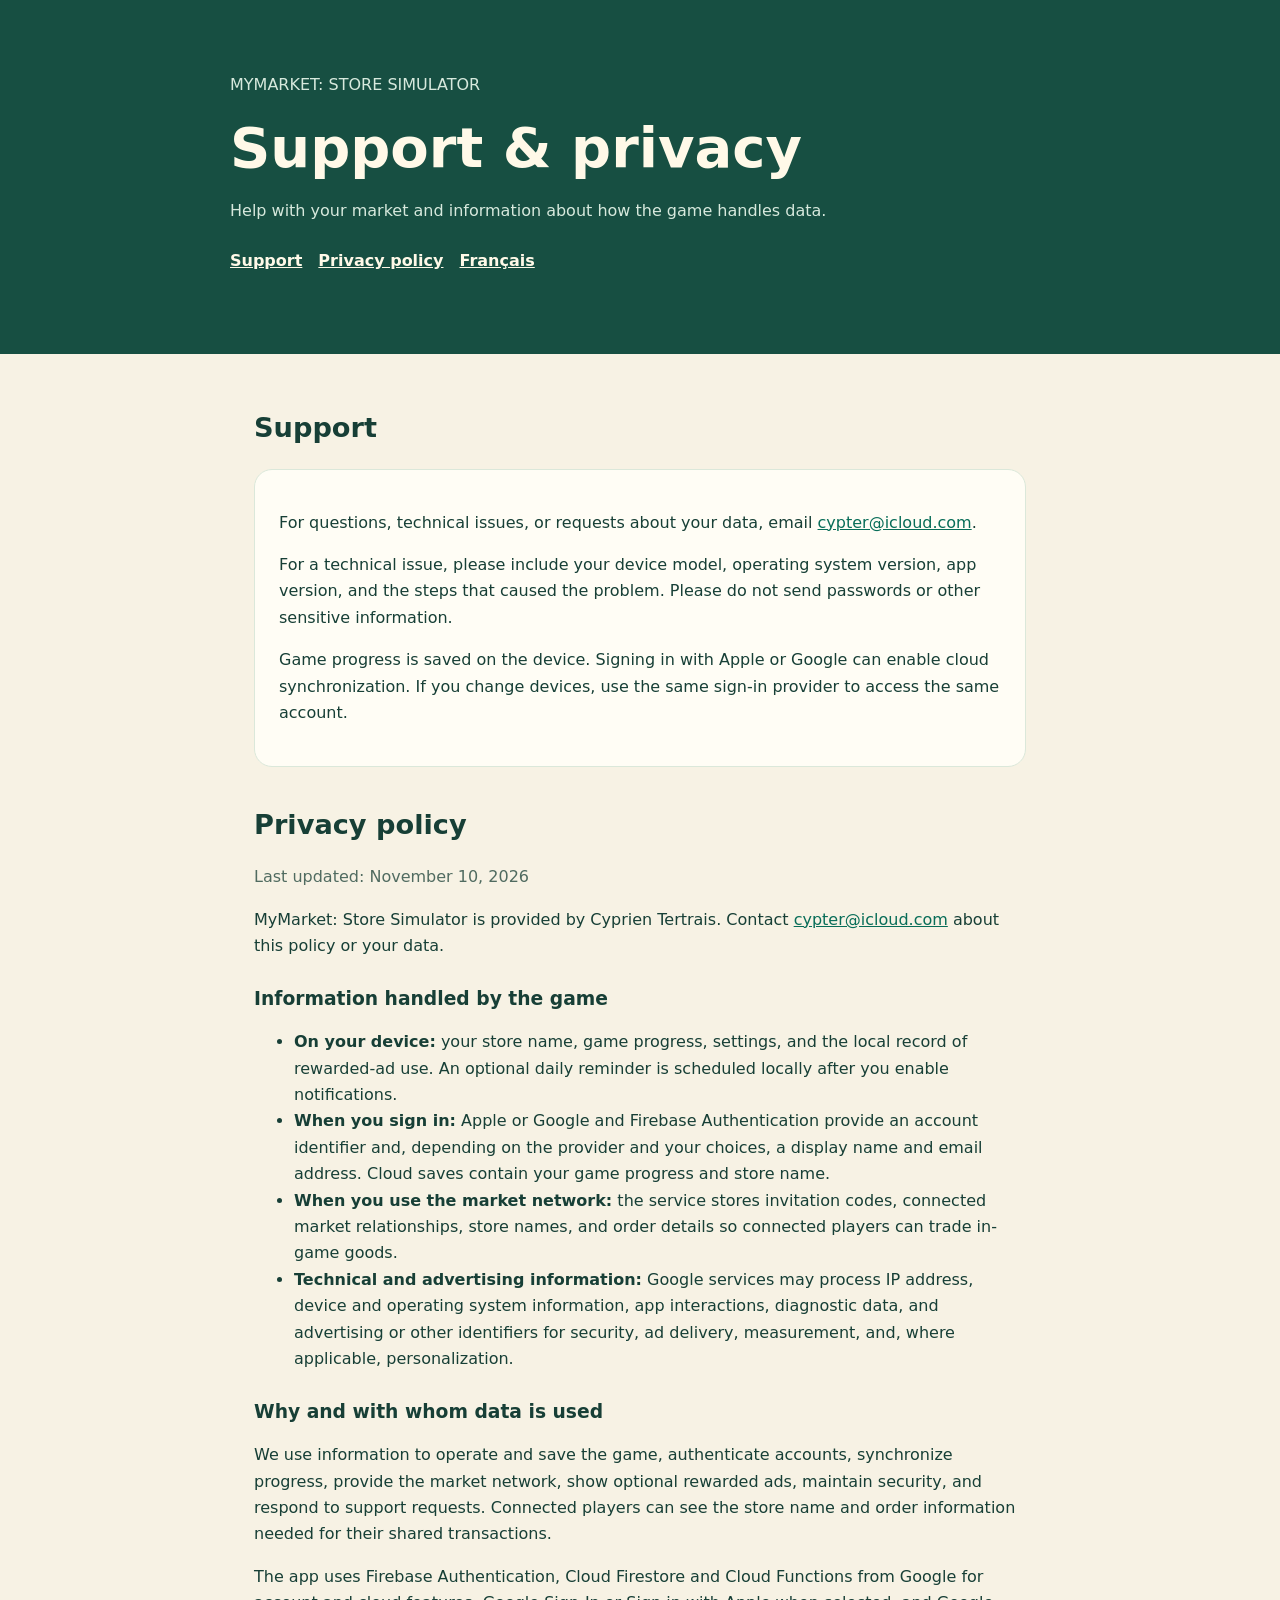
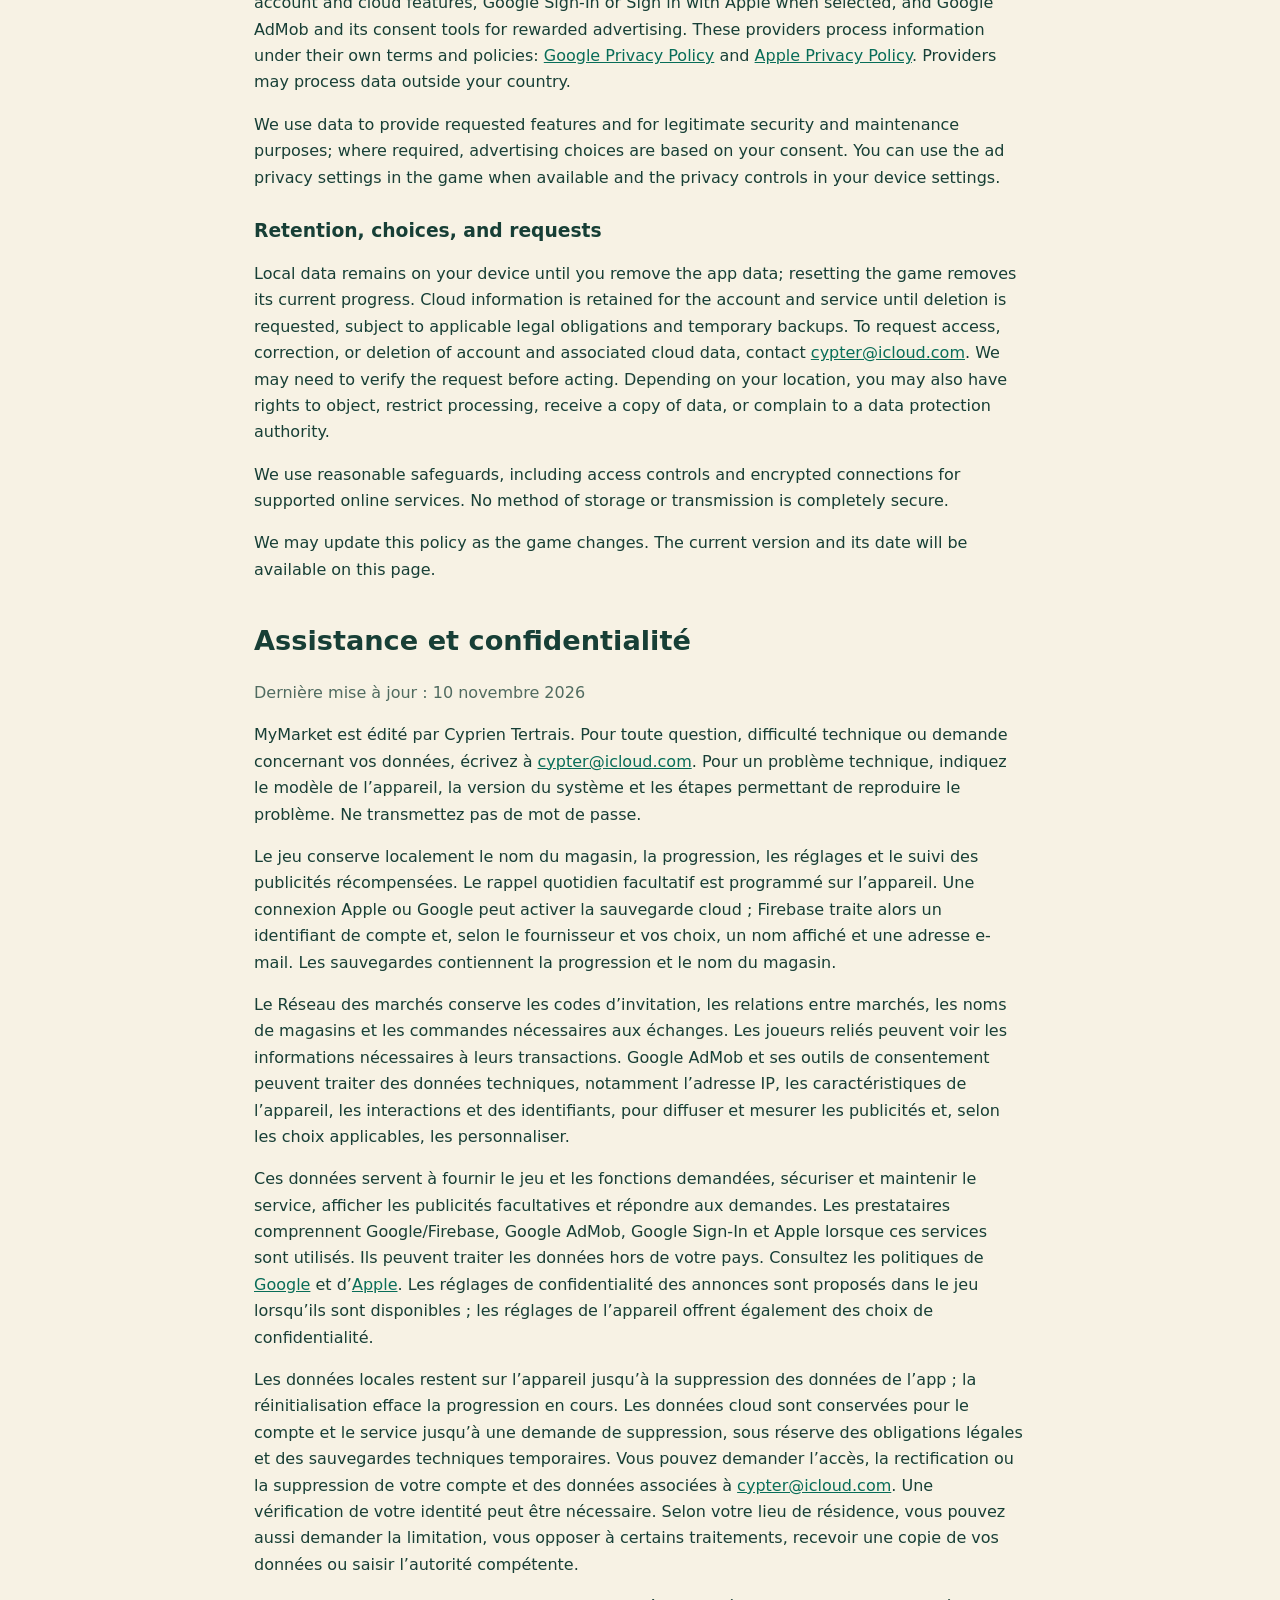
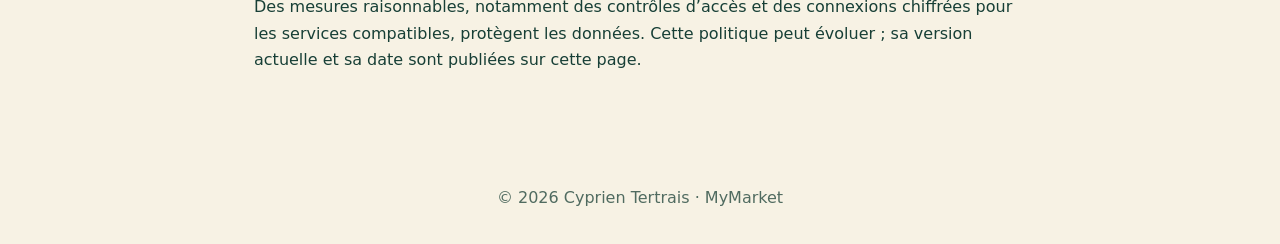
==== mymarket.html @ da5dbfd6 "Add MyMarket support and privacy page" ====
<!doctype html>
<html lang="en">
<head>
  <meta charset="utf-8">
  <meta name="viewport" content="width=device-width, initial-scale=1">
  <meta name="color-scheme" content="light">
  <title>MyMarket — Support &amp; Privacy</title>
  <style>
    :root { font-family: system-ui, -apple-system, BlinkMacSystemFont, sans-serif; color: #173f36; background: #f7f2e4; line-height: 1.65; }
    * { box-sizing: border-box; }
    body { margin: 0; }
    a { color: #086d58; overflow-wrap: anywhere; }
    header { background: #174f42; color: #fff9e8; padding: 3.5rem 1.5rem; }
    header div, main { max-width: 820px; margin: auto; }
    header p { max-width: 42rem; color: #d7e9dd; }
    h1, h2, h3 { line-height: 1.2; }
    h1 { font-size: clamp(2.1rem, 6vw, 3.5rem); margin: 0; }
    h2 { margin-top: 2.6rem; font-size: 1.7rem; }
    h3 { margin-top: 1.8rem; }
    main { padding: 1rem 1.5rem 4rem; }
    nav { display: flex; flex-wrap: wrap; gap: 1rem; margin: 1.5rem 0; }
    nav a { color: #fff9e8; font-weight: 700; }
    .card { background: #fffdf5; border: 1px solid #dbe8da; border-radius: 18px; padding: 1.5rem; margin: 1.5rem 0; }
    .muted { color: #506b60; }
    footer { padding: 2rem 1.5rem; text-align: center; color: #506b60; }
  </style>
</head>
<body>
<header><div>
  <p>MYMARKET: STORE SIMULATOR</p>
  <h1>Support &amp; privacy</h1>
  <p>Help with your market and information about how the game handles data.</p>
  <nav aria-label="Page sections"><a href="#support">Support</a><a href="#privacy">Privacy policy</a><a href="#francais">Français</a></nav>
</div></header>
<main>
  <section id="support">
    <h2>Support</h2>
    <div class="card"><p>For questions, technical issues, or requests about your data, email <a href="mailto:cypter@icloud.com?subject=MyMarket%20support">cypter@icloud.com</a>.</p>
      <p>For a technical issue, please include your device model, operating system version, app version, and the steps that caused the problem. Please do not send passwords or other sensitive information.</p>
      <p>Game progress is saved on the device. Signing in with Apple or Google can enable cloud synchronization. If you change devices, use the same sign-in provider to access the same account.</p></div>
  </section>
  <section id="privacy">
    <h2>Privacy policy</h2>
    <p class="muted">Last updated: November 10, 2026</p>
    <p>MyMarket: Store Simulator is provided by Cyprien Tertrais. Contact <a href="mailto:cypter@icloud.com?subject=MyMarket%20privacy">cypter@icloud.com</a> about this policy or your data.</p>
    <h3>Information handled by the game</h3>
    <ul>
      <li><strong>On your device:</strong> your store name, game progress, settings, and the local record of rewarded-ad use. An optional daily reminder is scheduled locally after you enable notifications.</li>
      <li><strong>When you sign in:</strong> Apple or Google and Firebase Authentication provide an account identifier and, depending on the provider and your choices, a display name and email address. Cloud saves contain your game progress and store name.</li>
      <li><strong>When you use the market network:</strong> the service stores invitation codes, connected market relationships, store names, and order details so connected players can trade in-game goods.</li>
      <li><strong>Technical and advertising information:</strong> Google services may process IP address, device and operating system information, app interactions, diagnostic data, and advertising or other identifiers for security, ad delivery, measurement, and, where applicable, personalization.</li>
    </ul>
    <h3>Why and with whom data is used</h3>
    <p>We use information to operate and save the game, authenticate accounts, synchronize progress, provide the market network, show optional rewarded ads, maintain security, and respond to support requests. Connected players can see the store name and order information needed for their shared transactions.</p>
    <p>The app uses Firebase Authentication, Cloud Firestore and Cloud Functions from Google for account and cloud features, Google Sign-In or Sign in with Apple when selected, and Google AdMob and its consent tools for rewarded advertising. These providers process information under their own terms and policies: <a href="https://policies.google.com/privacy">Google Privacy Policy</a> and <a href="https://www.apple.com/legal/privacy/">Apple Privacy Policy</a>. Providers may process data outside your country.</p>
    <p>We use data to provide requested features and for legitimate security and maintenance purposes; where required, advertising choices are based on your consent. You can use the ad privacy settings in the game when available and the privacy controls in your device settings.</p>
    <h3>Retention, choices, and requests</h3>
    <p>Local data remains on your device until you remove the app data; resetting the game removes its current progress. Cloud information is retained for the account and service until deletion is requested, subject to applicable legal obligations and temporary backups. To request access, correction, or deletion of account and associated cloud data, contact <a href="mailto:cypter@icloud.com?subject=MyMarket%20data%20request">cypter@icloud.com</a>. We may need to verify the request before acting. Depending on your location, you may also have rights to object, restrict processing, receive a copy of data, or complain to a data protection authority.</p>
    <p>We use reasonable safeguards, including access controls and encrypted connections for supported online services. No method of storage or transmission is completely secure.</p>
    <p>We may update this policy as the game changes. The current version and its date will be available on this page.</p>
  </section>
  <section id="francais" lang="fr">
    <h2>Assistance et confidentialité</h2>
    <p class="muted">Dernière mise à jour : 10 novembre 2026</p>
    <p>MyMarket est édité par Cyprien Tertrais. Pour toute question, difficulté technique ou demande concernant vos données, écrivez à <a href="mailto:cypter@icloud.com?subject=Assistance%20MyMarket">cypter@icloud.com</a>. Pour un problème technique, indiquez le modèle de l’appareil, la version du système et les étapes permettant de reproduire le problème. Ne transmettez pas de mot de passe.</p>
    <p>Le jeu conserve localement le nom du magasin, la progression, les réglages et le suivi des publicités récompensées. Le rappel quotidien facultatif est programmé sur l’appareil. Une connexion Apple ou Google peut activer la sauvegarde cloud ; Firebase traite alors un identifiant de compte et, selon le fournisseur et vos choix, un nom affiché et une adresse e-mail. Les sauvegardes contiennent la progression et le nom du magasin.</p>
    <p>Le Réseau des marchés conserve les codes d’invitation, les relations entre marchés, les noms de magasins et les commandes nécessaires aux échanges. Les joueurs reliés peuvent voir les informations nécessaires à leurs transactions. Google AdMob et ses outils de consentement peuvent traiter des données techniques, notamment l’adresse IP, les caractéristiques de l’appareil, les interactions et des identifiants, pour diffuser et mesurer les publicités et, selon les choix applicables, les personnaliser.</p>
    <p>Ces données servent à fournir le jeu et les fonctions demandées, sécuriser et maintenir le service, afficher les publicités facultatives et répondre aux demandes. Les prestataires comprennent Google/Firebase, Google AdMob, Google Sign-In et Apple lorsque ces services sont utilisés. Ils peuvent traiter les données hors de votre pays. Consultez les politiques de <a href="https://policies.google.com/privacy">Google</a> et d’<a href="https://www.apple.com/legal/privacy/">Apple</a>. Les réglages de confidentialité des annonces sont proposés dans le jeu lorsqu’ils sont disponibles ; les réglages de l’appareil offrent également des choix de confidentialité.</p>
    <p>Les données locales restent sur l’appareil jusqu’à la suppression des données de l’app ; la réinitialisation efface la progression en cours. Les données cloud sont conservées pour le compte et le service jusqu’à une demande de suppression, sous réserve des obligations légales et des sauvegardes techniques temporaires. Vous pouvez demander l’accès, la rectification ou la suppression de votre compte et des données associées à <a href="mailto:cypter@icloud.com?subject=Donnees%20MyMarket">cypter@icloud.com</a>. Une vérification de votre identité peut être nécessaire. Selon votre lieu de résidence, vous pouvez aussi demander la limitation, vous opposer à certains traitements, recevoir une copie de vos données ou saisir l’autorité compétente.</p>
    <p>Des mesures raisonnables, notamment des contrôles d’accès et des connexions chiffrées pour les services compatibles, protègent les données. Cette politique peut évoluer ; sa version actuelle et sa date sont publiées sur cette page.</p>
  </section>
</main>
<footer>© 2026 Cyprien Tertrais · MyMarket</footer>
</body>
</html>
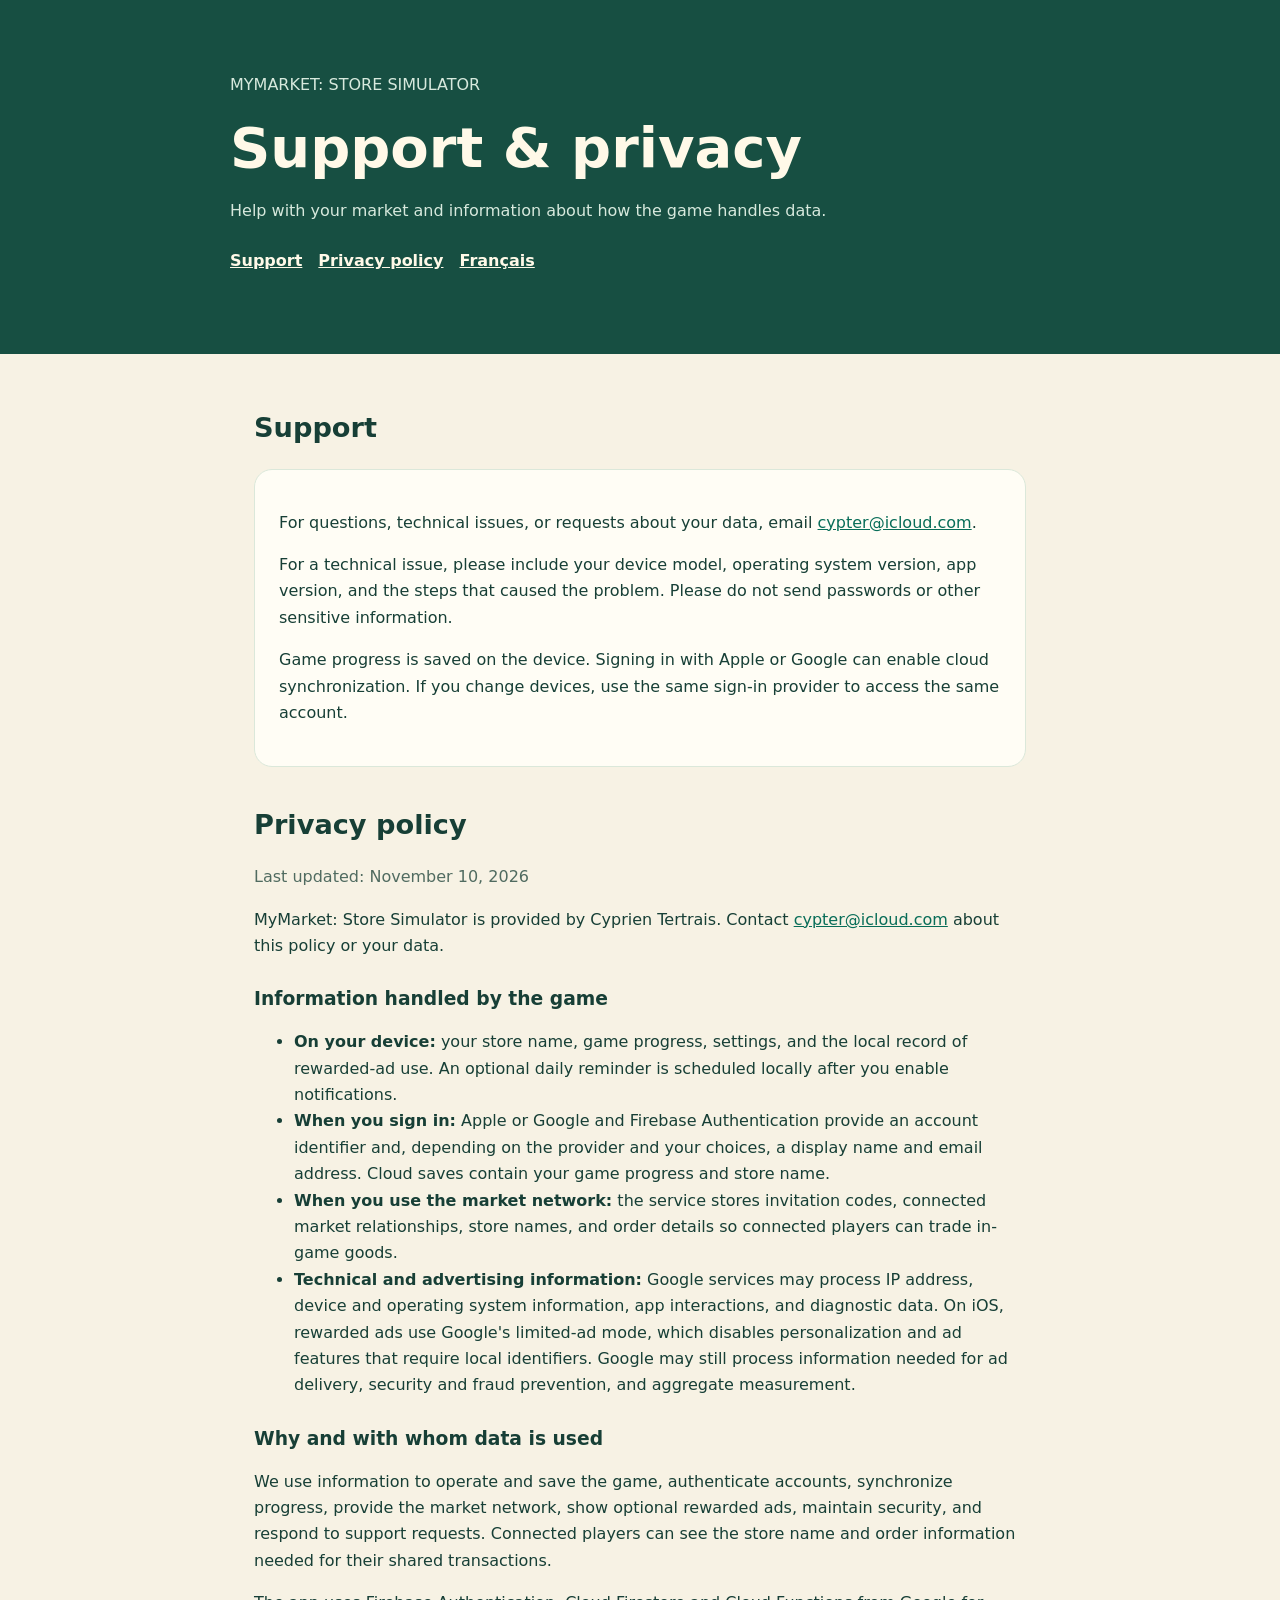
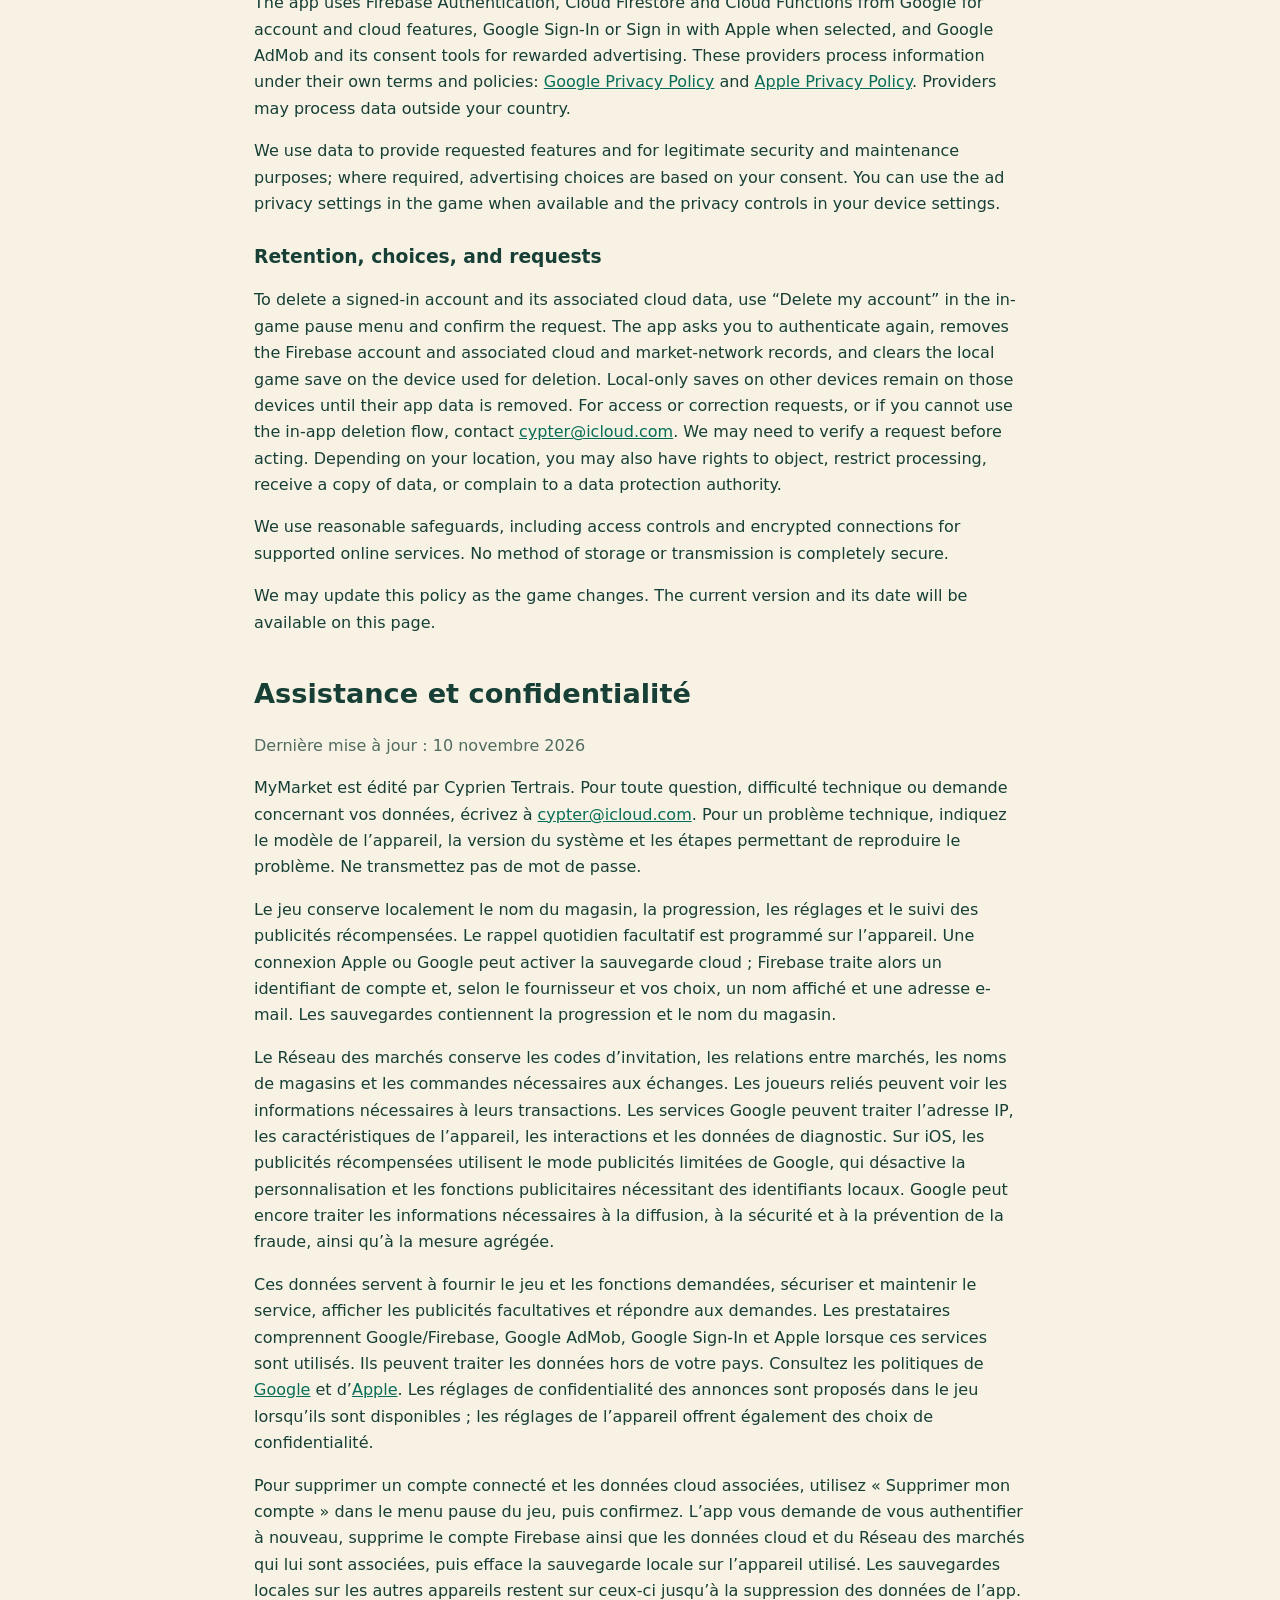
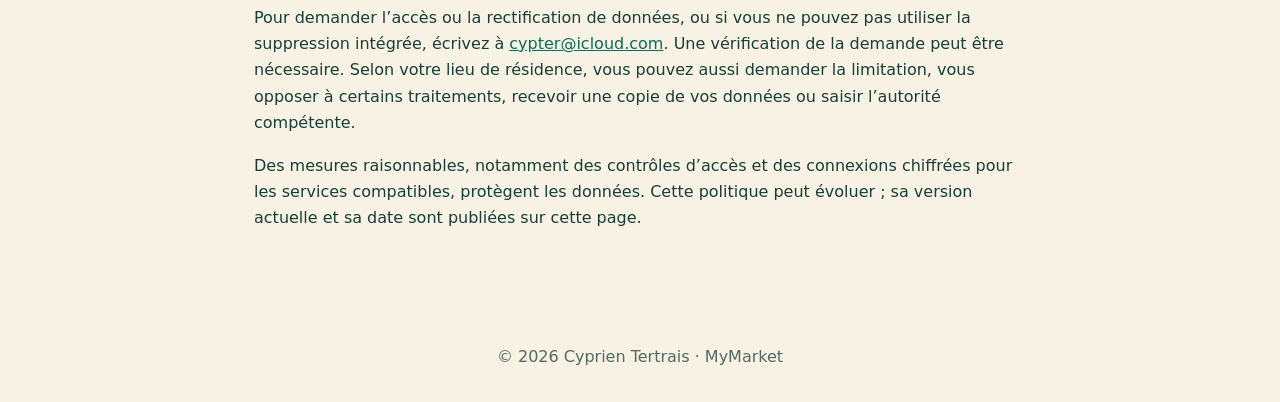
==== commit a21a68eb: "Update MyMarket privacy policy for account deletion and limited ads" ====
--- a/mymarket.html
+++ b/mymarket.html
@@ -48,14 +48,14 @@
       <li><strong>On your device:</strong> your store name, game progress, settings, and the local record of rewarded-ad use. An optional daily reminder is scheduled locally after you enable notifications.</li>
       <li><strong>When you sign in:</strong> Apple or Google and Firebase Authentication provide an account identifier and, depending on the provider and your choices, a display name and email address. Cloud saves contain your game progress and store name.</li>
       <li><strong>When you use the market network:</strong> the service stores invitation codes, connected market relationships, store names, and order details so connected players can trade in-game goods.</li>
-      <li><strong>Technical and advertising information:</strong> Google services may process IP address, device and operating system information, app interactions, diagnostic data, and advertising or other identifiers for security, ad delivery, measurement, and, where applicable, personalization.</li>
+      <li><strong>Technical and advertising information:</strong> Google services may process IP address, device and operating system information, app interactions, and diagnostic data. On iOS, rewarded ads use Google's limited-ad mode, which disables personalization and ad features that require local identifiers. Google may still process information needed for ad delivery, security and fraud prevention, and aggregate measurement.</li>
     </ul>
     <h3>Why and with whom data is used</h3>
     <p>We use information to operate and save the game, authenticate accounts, synchronize progress, provide the market network, show optional rewarded ads, maintain security, and respond to support requests. Connected players can see the store name and order information needed for their shared transactions.</p>
     <p>The app uses Firebase Authentication, Cloud Firestore and Cloud Functions from Google for account and cloud features, Google Sign-In or Sign in with Apple when selected, and Google AdMob and its consent tools for rewarded advertising. These providers process information under their own terms and policies: <a href="https://policies.google.com/privacy">Google Privacy Policy</a> and <a href="https://www.apple.com/legal/privacy/">Apple Privacy Policy</a>. Providers may process data outside your country.</p>
     <p>We use data to provide requested features and for legitimate security and maintenance purposes; where required, advertising choices are based on your consent. You can use the ad privacy settings in the game when available and the privacy controls in your device settings.</p>
     <h3>Retention, choices, and requests</h3>
-    <p>Local data remains on your device until you remove the app data; resetting the game removes its current progress. Cloud information is retained for the account and service until deletion is requested, subject to applicable legal obligations and temporary backups. To request access, correction, or deletion of account and associated cloud data, contact <a href="mailto:cypter@icloud.com?subject=MyMarket%20data%20request">cypter@icloud.com</a>. We may need to verify the request before acting. Depending on your location, you may also have rights to object, restrict processing, receive a copy of data, or complain to a data protection authority.</p>
+    <p>To delete a signed-in account and its associated cloud data, use “Delete my account” in the in-game pause menu and confirm the request. The app asks you to authenticate again, removes the Firebase account and associated cloud and market-network records, and clears the local game save on the device used for deletion. Local-only saves on other devices remain on those devices until their app data is removed. For access or correction requests, or if you cannot use the in-app deletion flow, contact <a href="mailto:cypter@icloud.com?subject=MyMarket%20data%20request">cypter@icloud.com</a>. We may need to verify a request before acting. Depending on your location, you may also have rights to object, restrict processing, receive a copy of data, or complain to a data protection authority.</p>
     <p>We use reasonable safeguards, including access controls and encrypted connections for supported online services. No method of storage or transmission is completely secure.</p>
     <p>We may update this policy as the game changes. The current version and its date will be available on this page.</p>
   </section>
@@ -64,9 +64,9 @@
     <p class="muted">Dernière mise à jour : 10 novembre 2026</p>
     <p>MyMarket est édité par Cyprien Tertrais. Pour toute question, difficulté technique ou demande concernant vos données, écrivez à <a href="mailto:cypter@icloud.com?subject=Assistance%20MyMarket">cypter@icloud.com</a>. Pour un problème technique, indiquez le modèle de l’appareil, la version du système et les étapes permettant de reproduire le problème. Ne transmettez pas de mot de passe.</p>
     <p>Le jeu conserve localement le nom du magasin, la progression, les réglages et le suivi des publicités récompensées. Le rappel quotidien facultatif est programmé sur l’appareil. Une connexion Apple ou Google peut activer la sauvegarde cloud ; Firebase traite alors un identifiant de compte et, selon le fournisseur et vos choix, un nom affiché et une adresse e-mail. Les sauvegardes contiennent la progression et le nom du magasin.</p>
-    <p>Le Réseau des marchés conserve les codes d’invitation, les relations entre marchés, les noms de magasins et les commandes nécessaires aux échanges. Les joueurs reliés peuvent voir les informations nécessaires à leurs transactions. Google AdMob et ses outils de consentement peuvent traiter des données techniques, notamment l’adresse IP, les caractéristiques de l’appareil, les interactions et des identifiants, pour diffuser et mesurer les publicités et, selon les choix applicables, les personnaliser.</p>
+    <p>Le Réseau des marchés conserve les codes d’invitation, les relations entre marchés, les noms de magasins et les commandes nécessaires aux échanges. Les joueurs reliés peuvent voir les informations nécessaires à leurs transactions. Les services Google peuvent traiter l’adresse IP, les caractéristiques de l’appareil, les interactions et les données de diagnostic. Sur iOS, les publicités récompensées utilisent le mode publicités limitées de Google, qui désactive la personnalisation et les fonctions publicitaires nécessitant des identifiants locaux. Google peut encore traiter les informations nécessaires à la diffusion, à la sécurité et à la prévention de la fraude, ainsi qu’à la mesure agrégée.</p>
     <p>Ces données servent à fournir le jeu et les fonctions demandées, sécuriser et maintenir le service, afficher les publicités facultatives et répondre aux demandes. Les prestataires comprennent Google/Firebase, Google AdMob, Google Sign-In et Apple lorsque ces services sont utilisés. Ils peuvent traiter les données hors de votre pays. Consultez les politiques de <a href="https://policies.google.com/privacy">Google</a> et d’<a href="https://www.apple.com/legal/privacy/">Apple</a>. Les réglages de confidentialité des annonces sont proposés dans le jeu lorsqu’ils sont disponibles ; les réglages de l’appareil offrent également des choix de confidentialité.</p>
-    <p>Les données locales restent sur l’appareil jusqu’à la suppression des données de l’app ; la réinitialisation efface la progression en cours. Les données cloud sont conservées pour le compte et le service jusqu’à une demande de suppression, sous réserve des obligations légales et des sauvegardes techniques temporaires. Vous pouvez demander l’accès, la rectification ou la suppression de votre compte et des données associées à <a href="mailto:cypter@icloud.com?subject=Donnees%20MyMarket">cypter@icloud.com</a>. Une vérification de votre identité peut être nécessaire. Selon votre lieu de résidence, vous pouvez aussi demander la limitation, vous opposer à certains traitements, recevoir une copie de vos données ou saisir l’autorité compétente.</p>
+    <p>Pour supprimer un compte connecté et les données cloud associées, utilisez « Supprimer mon compte » dans le menu pause du jeu, puis confirmez. L’app vous demande de vous authentifier à nouveau, supprime le compte Firebase ainsi que les données cloud et du Réseau des marchés qui lui sont associées, puis efface la sauvegarde locale sur l’appareil utilisé. Les sauvegardes locales sur les autres appareils restent sur ceux-ci jusqu’à la suppression des données de l’app. Pour demander l’accès ou la rectification de données, ou si vous ne pouvez pas utiliser la suppression intégrée, écrivez à <a href="mailto:cypter@icloud.com?subject=Donnees%20MyMarket">cypter@icloud.com</a>. Une vérification de la demande peut être nécessaire. Selon votre lieu de résidence, vous pouvez aussi demander la limitation, vous opposer à certains traitements, recevoir une copie de vos données ou saisir l’autorité compétente.</p>
     <p>Des mesures raisonnables, notamment des contrôles d’accès et des connexions chiffrées pour les services compatibles, protègent les données. Cette politique peut évoluer ; sa version actuelle et sa date sont publiées sur cette page.</p>
   </section>
 </main>
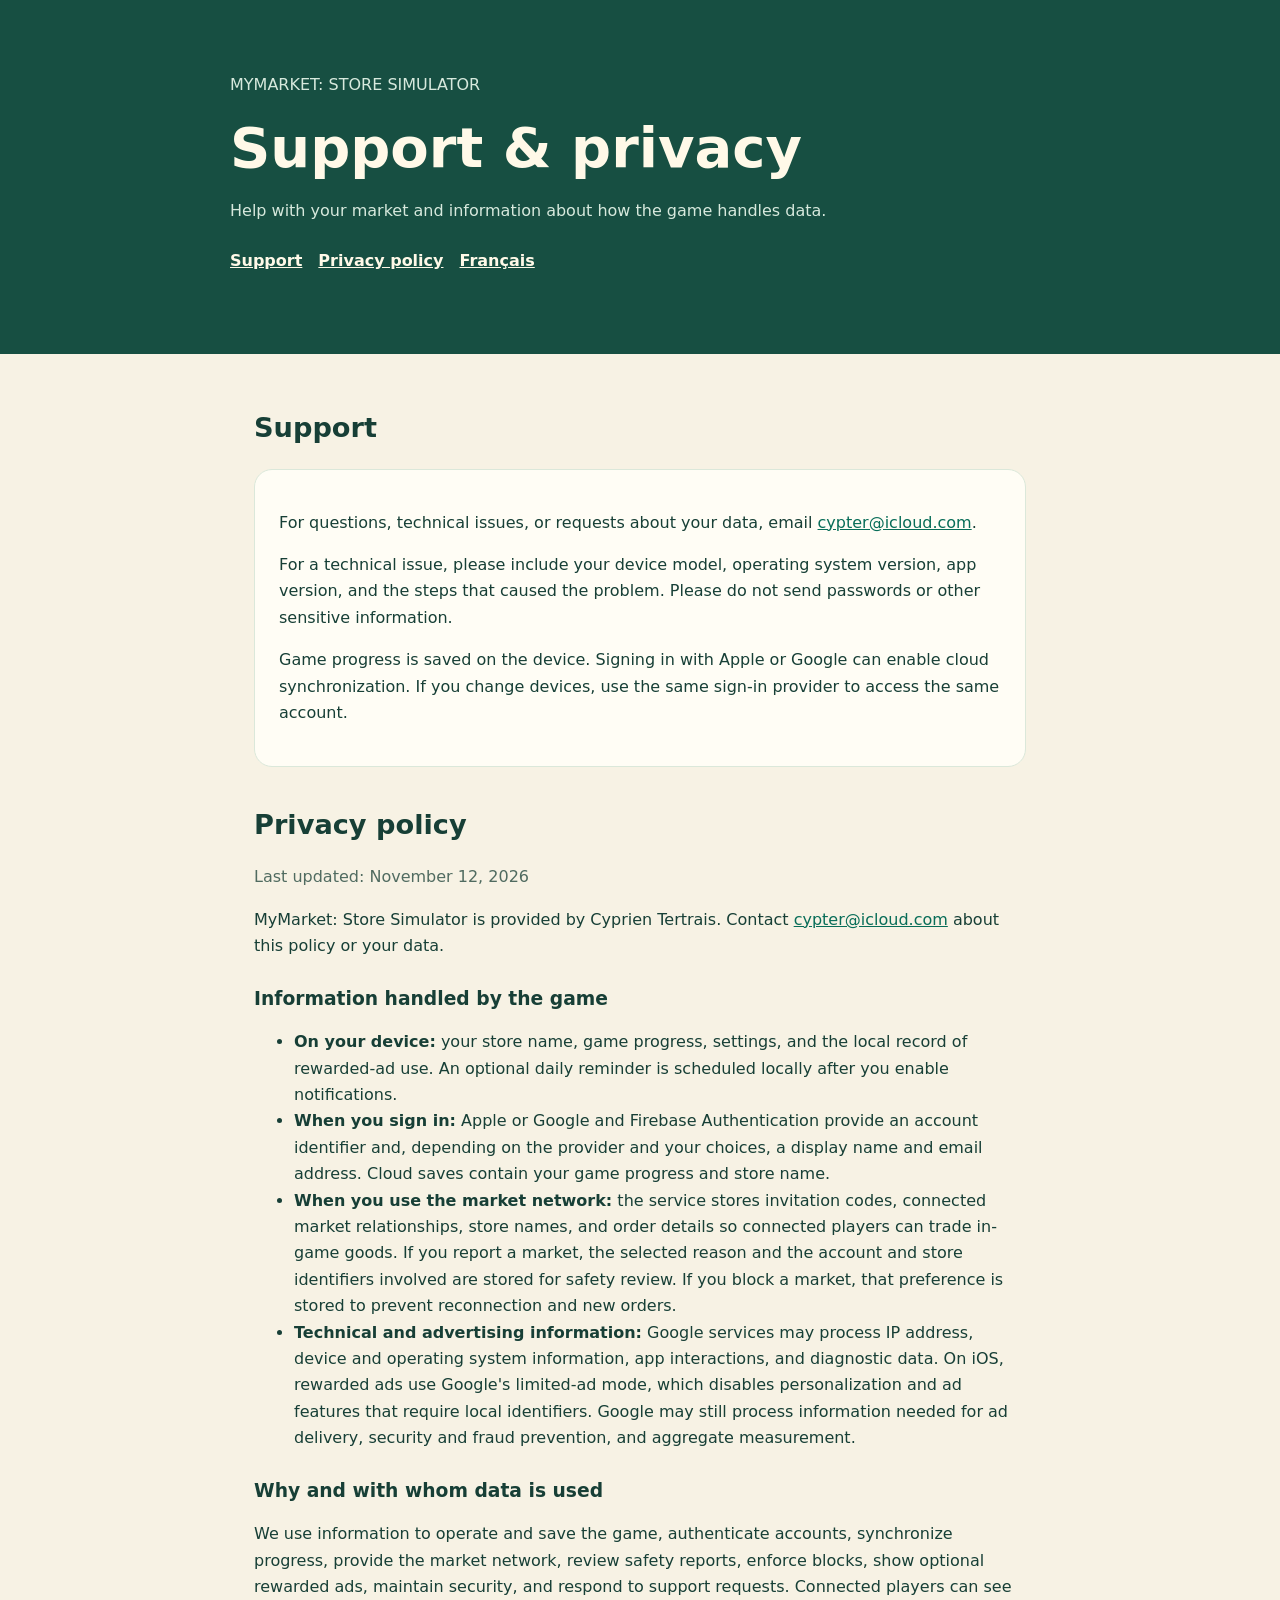
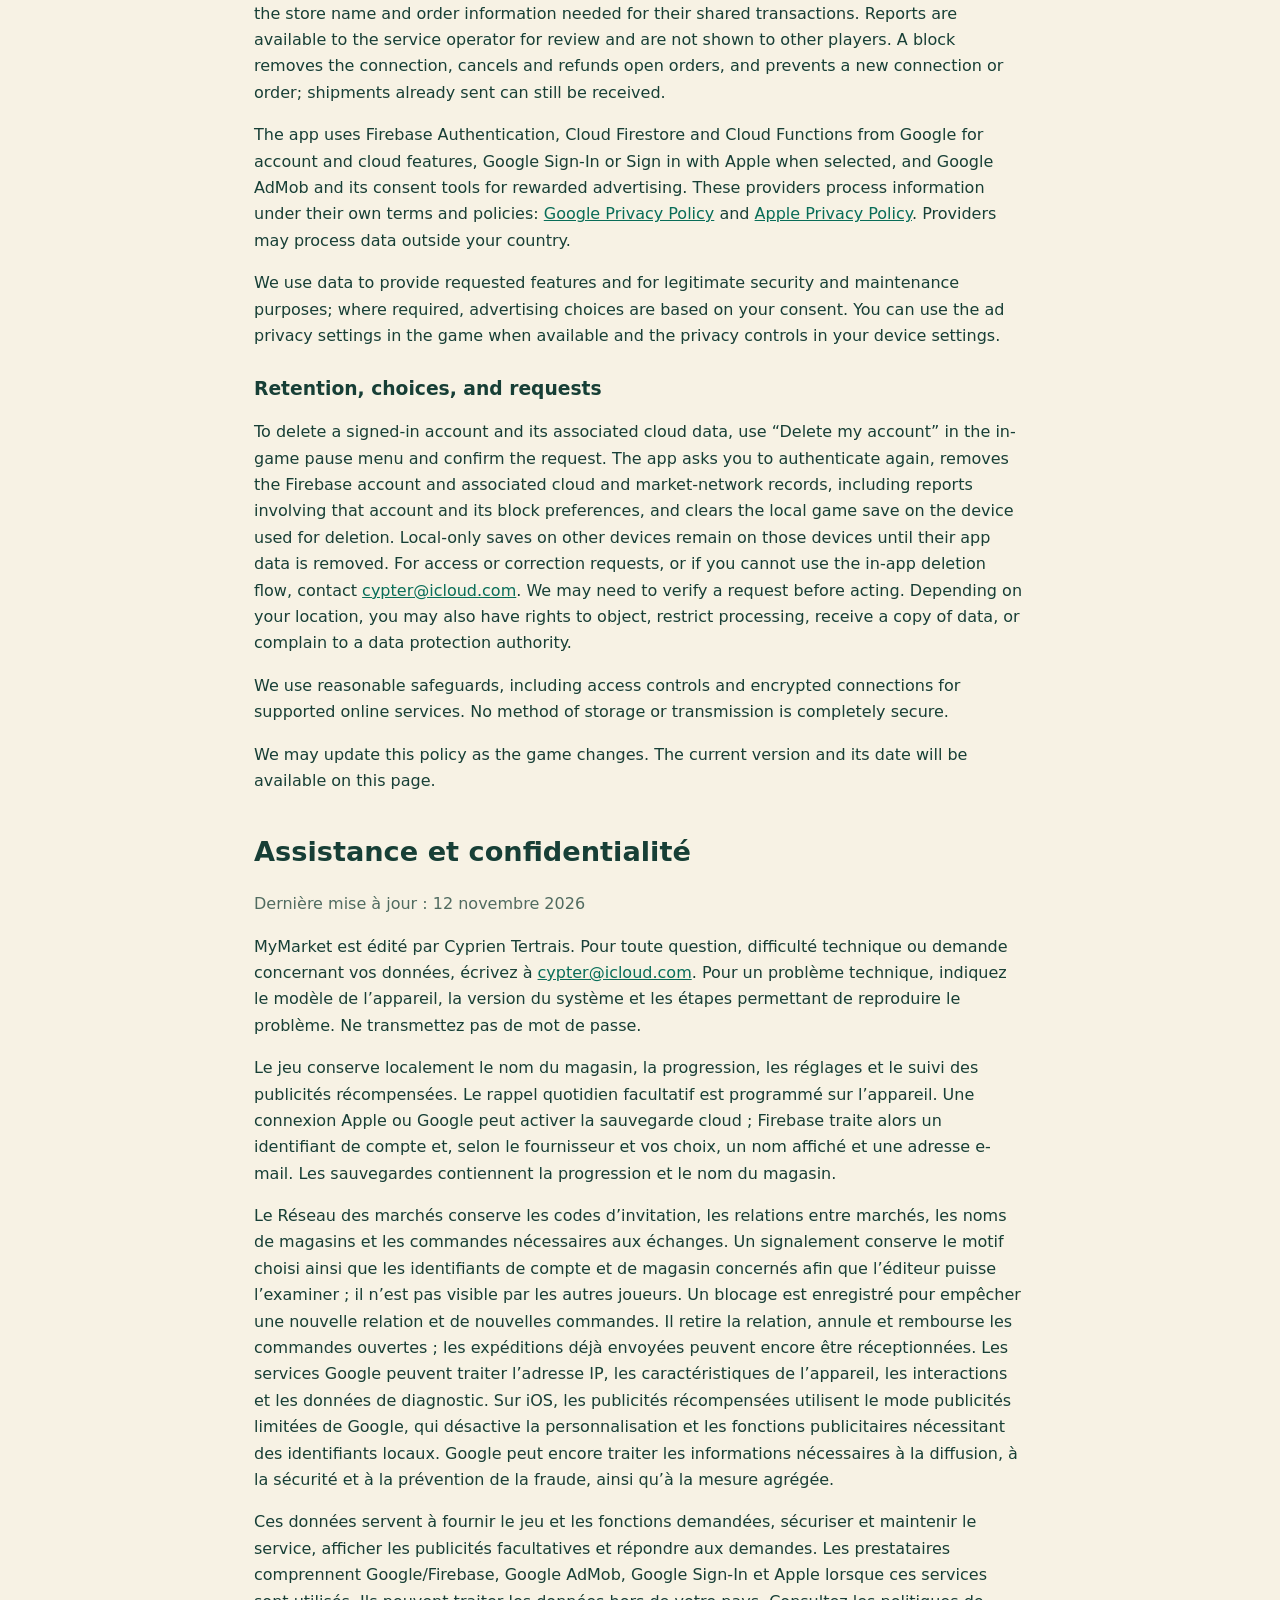
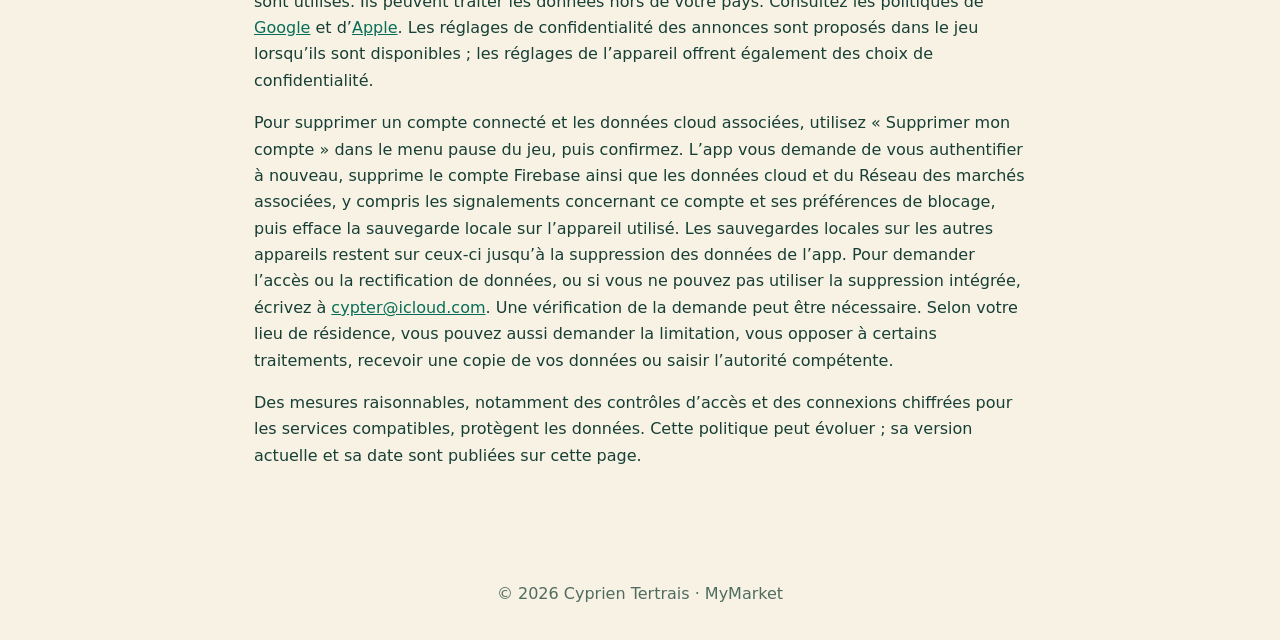
==== commit 90827ae7: "Update MyMarket reporting and blocking privacy details" ====
--- a/mymarket.html
+++ b/mymarket.html
@@ -41,32 +41,32 @@
   </section>
   <section id="privacy">
     <h2>Privacy policy</h2>
-    <p class="muted">Last updated: November 10, 2026</p>
+    <p class="muted">Last updated: November 12, 2026</p>
     <p>MyMarket: Store Simulator is provided by Cyprien Tertrais. Contact <a href="mailto:cypter@icloud.com?subject=MyMarket%20privacy">cypter@icloud.com</a> about this policy or your data.</p>
     <h3>Information handled by the game</h3>
     <ul>
       <li><strong>On your device:</strong> your store name, game progress, settings, and the local record of rewarded-ad use. An optional daily reminder is scheduled locally after you enable notifications.</li>
       <li><strong>When you sign in:</strong> Apple or Google and Firebase Authentication provide an account identifier and, depending on the provider and your choices, a display name and email address. Cloud saves contain your game progress and store name.</li>
-      <li><strong>When you use the market network:</strong> the service stores invitation codes, connected market relationships, store names, and order details so connected players can trade in-game goods.</li>
+      <li><strong>When you use the market network:</strong> the service stores invitation codes, connected market relationships, store names, and order details so connected players can trade in-game goods. If you report a market, the selected reason and the account and store identifiers involved are stored for safety review. If you block a market, that preference is stored to prevent reconnection and new orders.</li>
       <li><strong>Technical and advertising information:</strong> Google services may process IP address, device and operating system information, app interactions, and diagnostic data. On iOS, rewarded ads use Google's limited-ad mode, which disables personalization and ad features that require local identifiers. Google may still process information needed for ad delivery, security and fraud prevention, and aggregate measurement.</li>
     </ul>
     <h3>Why and with whom data is used</h3>
-    <p>We use information to operate and save the game, authenticate accounts, synchronize progress, provide the market network, show optional rewarded ads, maintain security, and respond to support requests. Connected players can see the store name and order information needed for their shared transactions.</p>
+    <p>We use information to operate and save the game, authenticate accounts, synchronize progress, provide the market network, review safety reports, enforce blocks, show optional rewarded ads, maintain security, and respond to support requests. Connected players can see the store name and order information needed for their shared transactions. Reports are available to the service operator for review and are not shown to other players. A block removes the connection, cancels and refunds open orders, and prevents a new connection or order; shipments already sent can still be received.</p>
     <p>The app uses Firebase Authentication, Cloud Firestore and Cloud Functions from Google for account and cloud features, Google Sign-In or Sign in with Apple when selected, and Google AdMob and its consent tools for rewarded advertising. These providers process information under their own terms and policies: <a href="https://policies.google.com/privacy">Google Privacy Policy</a> and <a href="https://www.apple.com/legal/privacy/">Apple Privacy Policy</a>. Providers may process data outside your country.</p>
     <p>We use data to provide requested features and for legitimate security and maintenance purposes; where required, advertising choices are based on your consent. You can use the ad privacy settings in the game when available and the privacy controls in your device settings.</p>
     <h3>Retention, choices, and requests</h3>
-    <p>To delete a signed-in account and its associated cloud data, use “Delete my account” in the in-game pause menu and confirm the request. The app asks you to authenticate again, removes the Firebase account and associated cloud and market-network records, and clears the local game save on the device used for deletion. Local-only saves on other devices remain on those devices until their app data is removed. For access or correction requests, or if you cannot use the in-app deletion flow, contact <a href="mailto:cypter@icloud.com?subject=MyMarket%20data%20request">cypter@icloud.com</a>. We may need to verify a request before acting. Depending on your location, you may also have rights to object, restrict processing, receive a copy of data, or complain to a data protection authority.</p>
+    <p>To delete a signed-in account and its associated cloud data, use “Delete my account” in the in-game pause menu and confirm the request. The app asks you to authenticate again, removes the Firebase account and associated cloud and market-network records, including reports involving that account and its block preferences, and clears the local game save on the device used for deletion. Local-only saves on other devices remain on those devices until their app data is removed. For access or correction requests, or if you cannot use the in-app deletion flow, contact <a href="mailto:cypter@icloud.com?subject=MyMarket%20data%20request">cypter@icloud.com</a>. We may need to verify a request before acting. Depending on your location, you may also have rights to object, restrict processing, receive a copy of data, or complain to a data protection authority.</p>
     <p>We use reasonable safeguards, including access controls and encrypted connections for supported online services. No method of storage or transmission is completely secure.</p>
     <p>We may update this policy as the game changes. The current version and its date will be available on this page.</p>
   </section>
   <section id="francais" lang="fr">
     <h2>Assistance et confidentialité</h2>
-    <p class="muted">Dernière mise à jour : 10 novembre 2026</p>
+    <p class="muted">Dernière mise à jour : 12 novembre 2026</p>
     <p>MyMarket est édité par Cyprien Tertrais. Pour toute question, difficulté technique ou demande concernant vos données, écrivez à <a href="mailto:cypter@icloud.com?subject=Assistance%20MyMarket">cypter@icloud.com</a>. Pour un problème technique, indiquez le modèle de l’appareil, la version du système et les étapes permettant de reproduire le problème. Ne transmettez pas de mot de passe.</p>
     <p>Le jeu conserve localement le nom du magasin, la progression, les réglages et le suivi des publicités récompensées. Le rappel quotidien facultatif est programmé sur l’appareil. Une connexion Apple ou Google peut activer la sauvegarde cloud ; Firebase traite alors un identifiant de compte et, selon le fournisseur et vos choix, un nom affiché et une adresse e-mail. Les sauvegardes contiennent la progression et le nom du magasin.</p>
-    <p>Le Réseau des marchés conserve les codes d’invitation, les relations entre marchés, les noms de magasins et les commandes nécessaires aux échanges. Les joueurs reliés peuvent voir les informations nécessaires à leurs transactions. Les services Google peuvent traiter l’adresse IP, les caractéristiques de l’appareil, les interactions et les données de diagnostic. Sur iOS, les publicités récompensées utilisent le mode publicités limitées de Google, qui désactive la personnalisation et les fonctions publicitaires nécessitant des identifiants locaux. Google peut encore traiter les informations nécessaires à la diffusion, à la sécurité et à la prévention de la fraude, ainsi qu’à la mesure agrégée.</p>
+    <p>Le Réseau des marchés conserve les codes d’invitation, les relations entre marchés, les noms de magasins et les commandes nécessaires aux échanges. Un signalement conserve le motif choisi ainsi que les identifiants de compte et de magasin concernés afin que l’éditeur puisse l’examiner ; il n’est pas visible par les autres joueurs. Un blocage est enregistré pour empêcher une nouvelle relation et de nouvelles commandes. Il retire la relation, annule et rembourse les commandes ouvertes ; les expéditions déjà envoyées peuvent encore être réceptionnées. Les services Google peuvent traiter l’adresse IP, les caractéristiques de l’appareil, les interactions et les données de diagnostic. Sur iOS, les publicités récompensées utilisent le mode publicités limitées de Google, qui désactive la personnalisation et les fonctions publicitaires nécessitant des identifiants locaux. Google peut encore traiter les informations nécessaires à la diffusion, à la sécurité et à la prévention de la fraude, ainsi qu’à la mesure agrégée.</p>
     <p>Ces données servent à fournir le jeu et les fonctions demandées, sécuriser et maintenir le service, afficher les publicités facultatives et répondre aux demandes. Les prestataires comprennent Google/Firebase, Google AdMob, Google Sign-In et Apple lorsque ces services sont utilisés. Ils peuvent traiter les données hors de votre pays. Consultez les politiques de <a href="https://policies.google.com/privacy">Google</a> et d’<a href="https://www.apple.com/legal/privacy/">Apple</a>. Les réglages de confidentialité des annonces sont proposés dans le jeu lorsqu’ils sont disponibles ; les réglages de l’appareil offrent également des choix de confidentialité.</p>
-    <p>Pour supprimer un compte connecté et les données cloud associées, utilisez « Supprimer mon compte » dans le menu pause du jeu, puis confirmez. L’app vous demande de vous authentifier à nouveau, supprime le compte Firebase ainsi que les données cloud et du Réseau des marchés qui lui sont associées, puis efface la sauvegarde locale sur l’appareil utilisé. Les sauvegardes locales sur les autres appareils restent sur ceux-ci jusqu’à la suppression des données de l’app. Pour demander l’accès ou la rectification de données, ou si vous ne pouvez pas utiliser la suppression intégrée, écrivez à <a href="mailto:cypter@icloud.com?subject=Donnees%20MyMarket">cypter@icloud.com</a>. Une vérification de la demande peut être nécessaire. Selon votre lieu de résidence, vous pouvez aussi demander la limitation, vous opposer à certains traitements, recevoir une copie de vos données ou saisir l’autorité compétente.</p>
+    <p>Pour supprimer un compte connecté et les données cloud associées, utilisez « Supprimer mon compte » dans le menu pause du jeu, puis confirmez. L’app vous demande de vous authentifier à nouveau, supprime le compte Firebase ainsi que les données cloud et du Réseau des marchés associées, y compris les signalements concernant ce compte et ses préférences de blocage, puis efface la sauvegarde locale sur l’appareil utilisé. Les sauvegardes locales sur les autres appareils restent sur ceux-ci jusqu’à la suppression des données de l’app. Pour demander l’accès ou la rectification de données, ou si vous ne pouvez pas utiliser la suppression intégrée, écrivez à <a href="mailto:cypter@icloud.com?subject=Donnees%20MyMarket">cypter@icloud.com</a>. Une vérification de la demande peut être nécessaire. Selon votre lieu de résidence, vous pouvez aussi demander la limitation, vous opposer à certains traitements, recevoir une copie de vos données ou saisir l’autorité compétente.</p>
     <p>Des mesures raisonnables, notamment des contrôles d’accès et des connexions chiffrées pour les services compatibles, protègent les données. Cette politique peut évoluer ; sa version actuelle et sa date sont publiées sur cette page.</p>
   </section>
 </main>
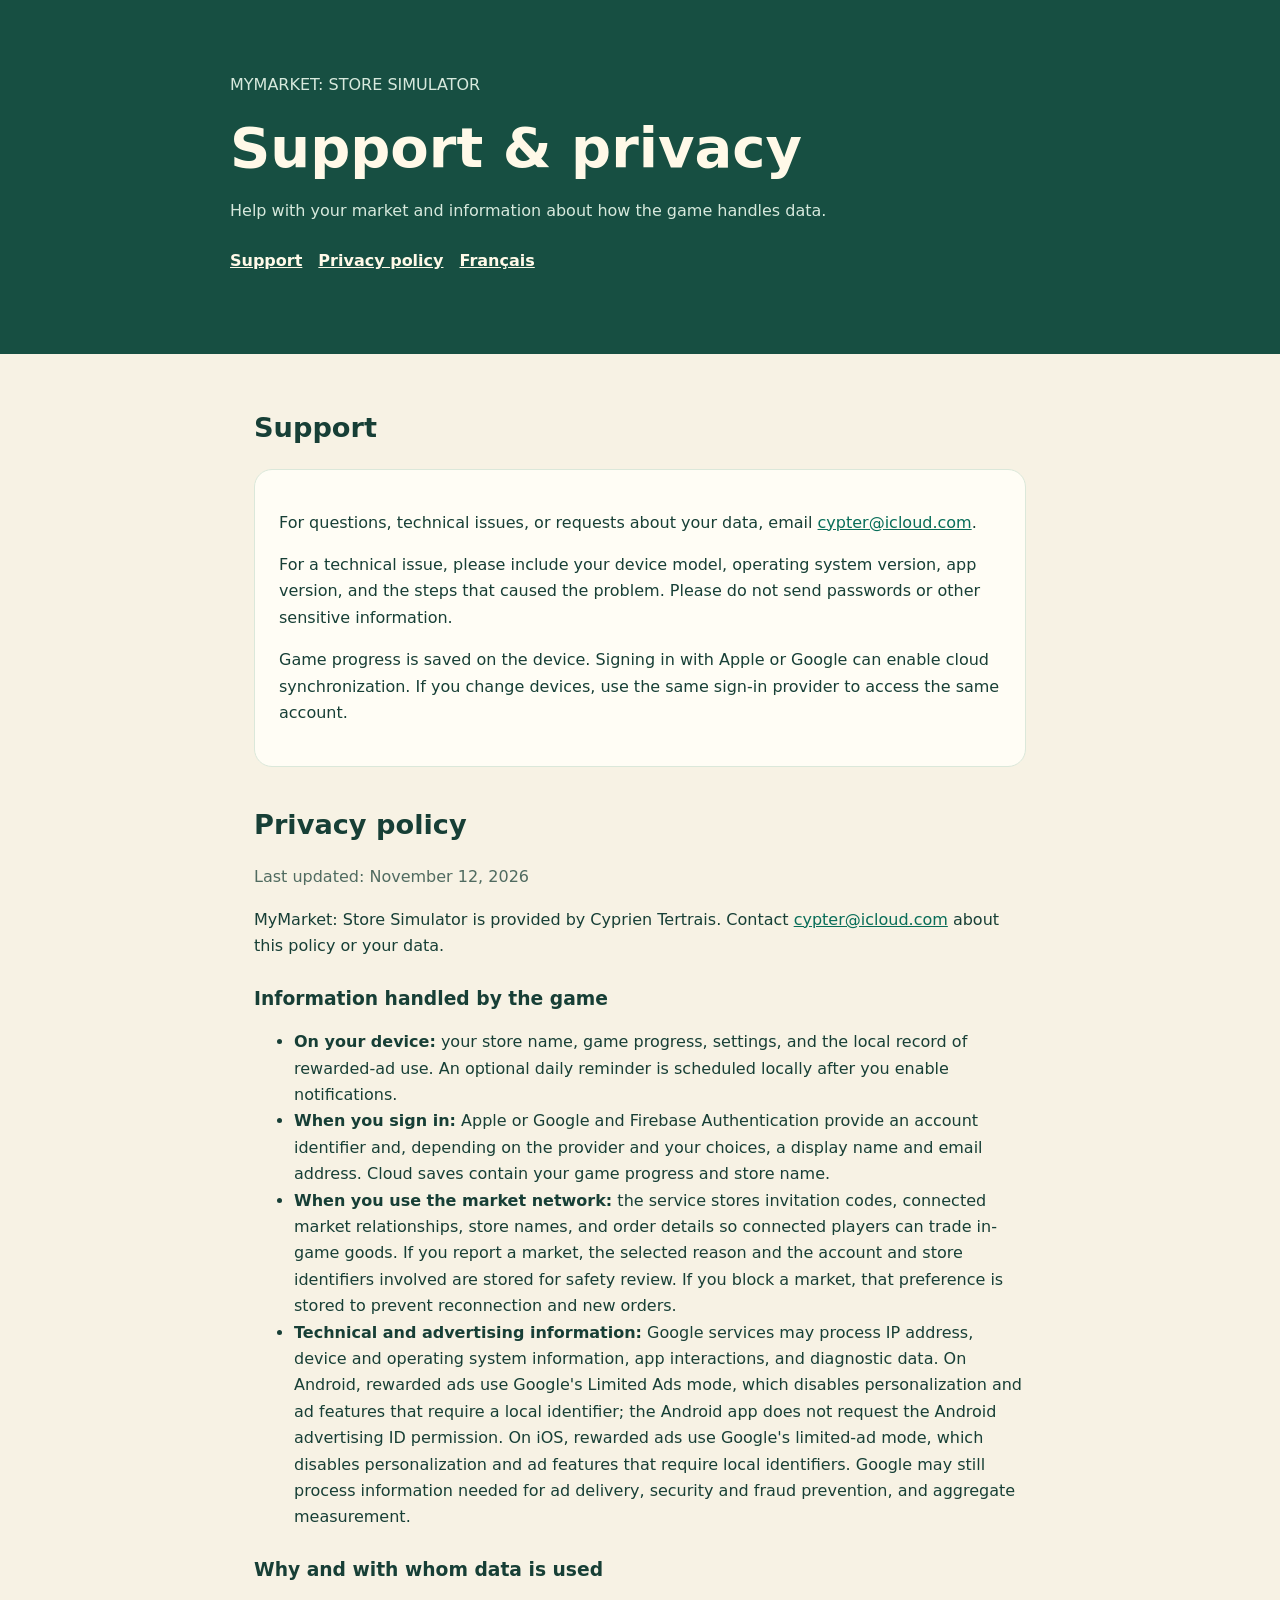
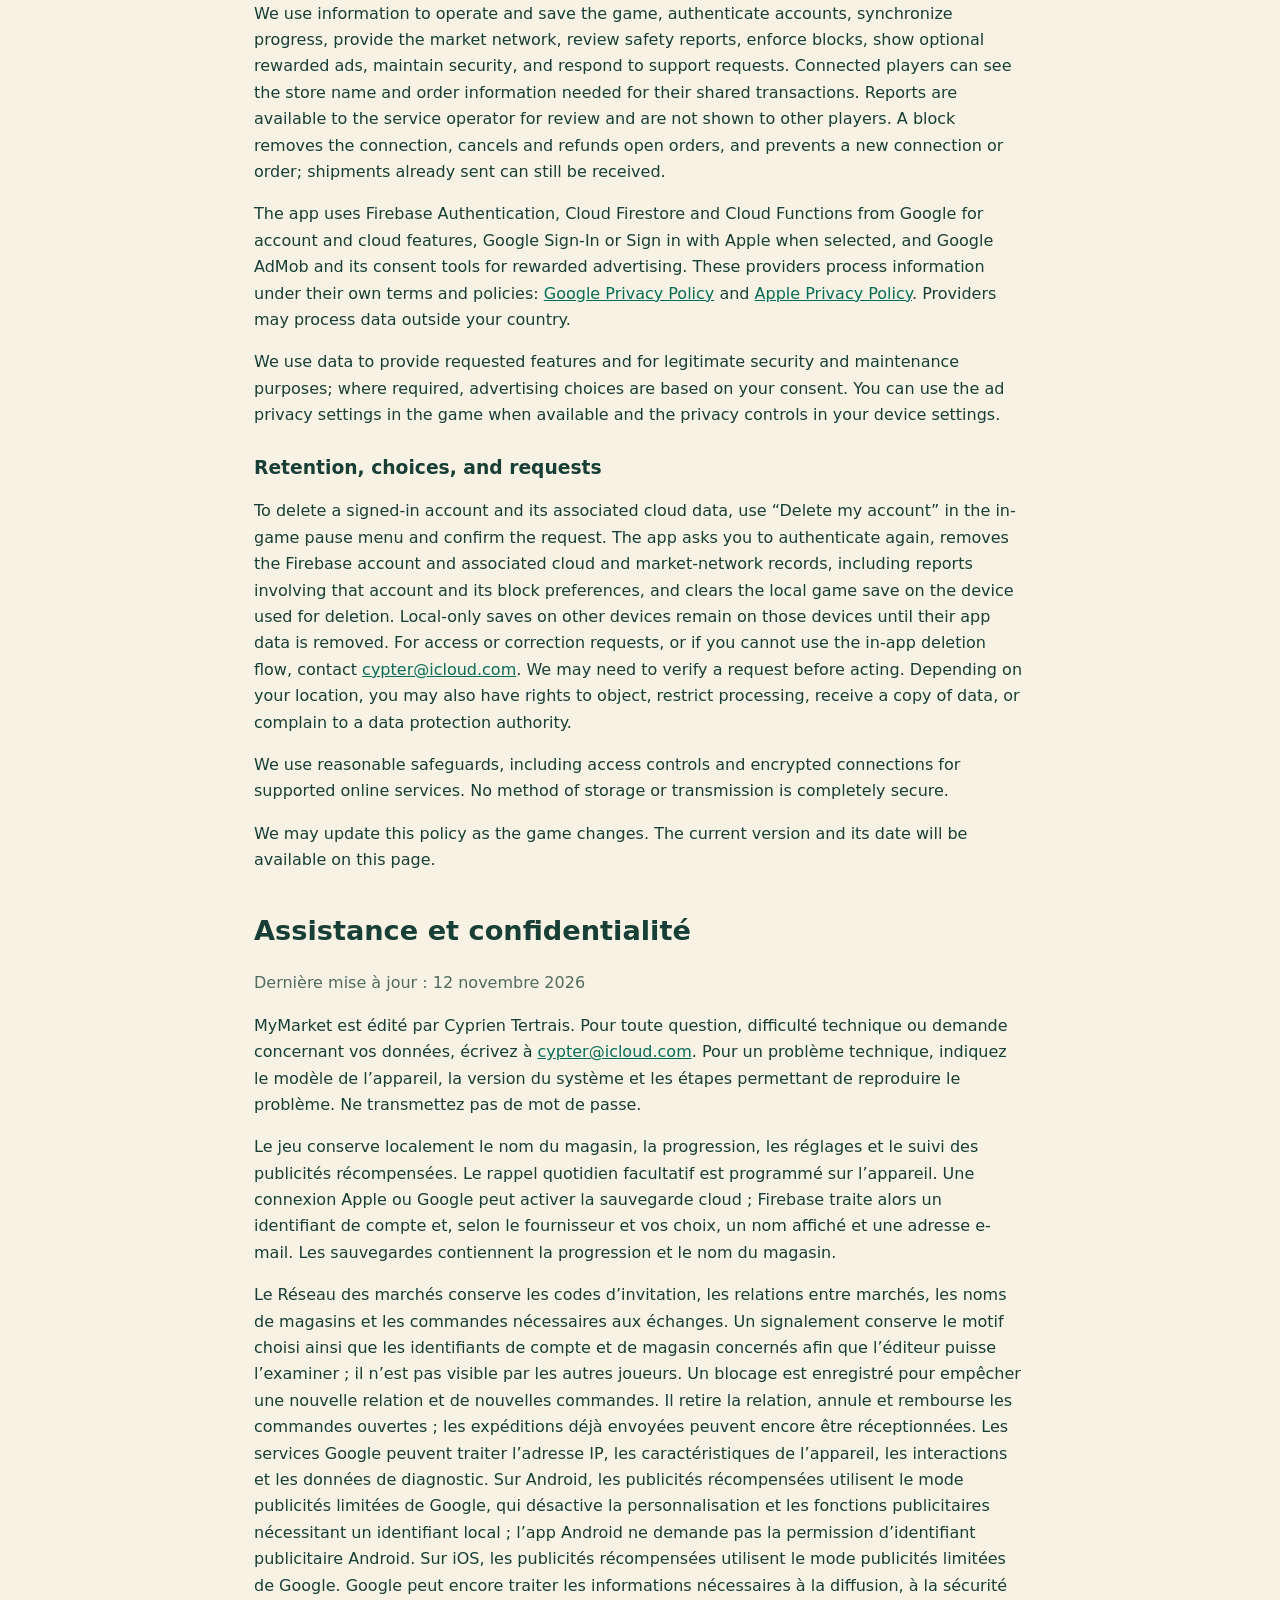
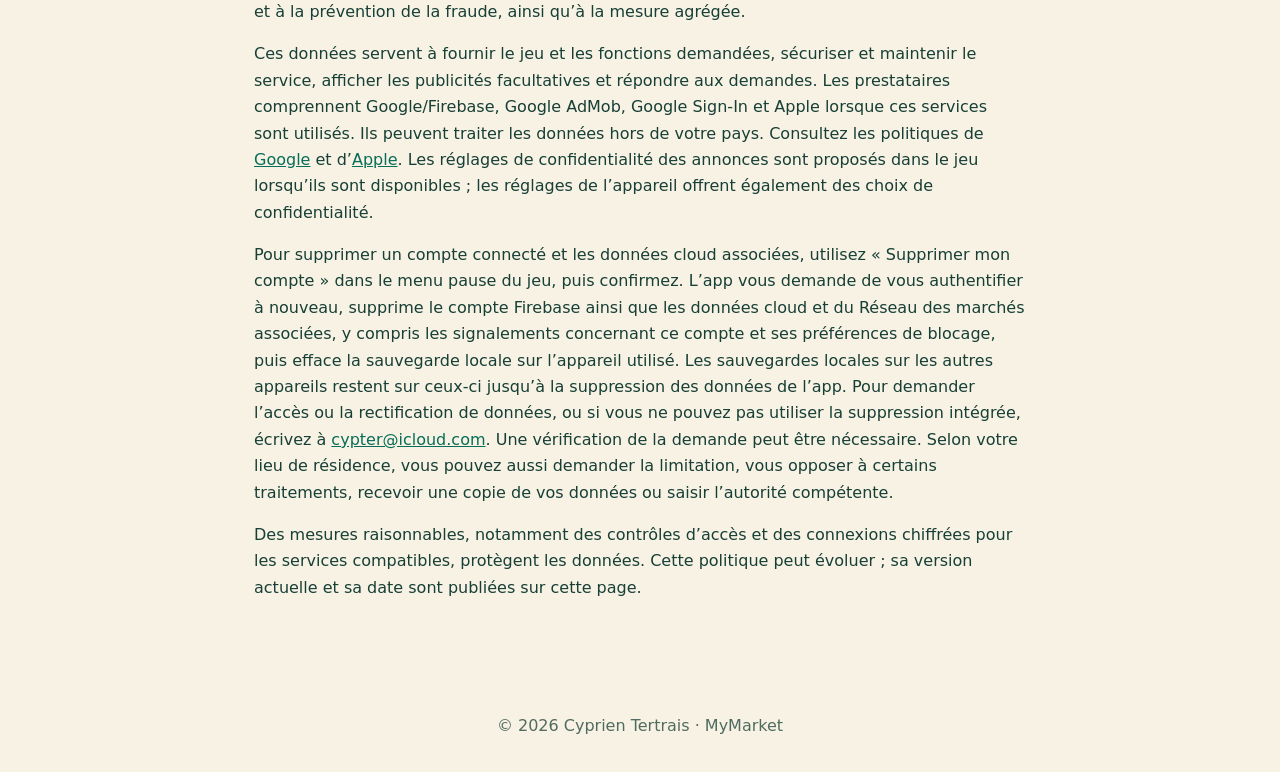
==== commit 8c15ee97: "Clarify Android limited ads data handling for MyMarket" ====
--- a/mymarket.html
+++ b/mymarket.html
@@ -48,7 +48,7 @@
       <li><strong>On your device:</strong> your store name, game progress, settings, and the local record of rewarded-ad use. An optional daily reminder is scheduled locally after you enable notifications.</li>
       <li><strong>When you sign in:</strong> Apple or Google and Firebase Authentication provide an account identifier and, depending on the provider and your choices, a display name and email address. Cloud saves contain your game progress and store name.</li>
       <li><strong>When you use the market network:</strong> the service stores invitation codes, connected market relationships, store names, and order details so connected players can trade in-game goods. If you report a market, the selected reason and the account and store identifiers involved are stored for safety review. If you block a market, that preference is stored to prevent reconnection and new orders.</li>
-      <li><strong>Technical and advertising information:</strong> Google services may process IP address, device and operating system information, app interactions, and diagnostic data. On iOS, rewarded ads use Google's limited-ad mode, which disables personalization and ad features that require local identifiers. Google may still process information needed for ad delivery, security and fraud prevention, and aggregate measurement.</li>
+      <li><strong>Technical and advertising information:</strong> Google services may process IP address, device and operating system information, app interactions, and diagnostic data. On Android, rewarded ads use Google's Limited Ads mode, which disables personalization and ad features that require a local identifier; the Android app does not request the Android advertising ID permission. On iOS, rewarded ads use Google's limited-ad mode, which disables personalization and ad features that require local identifiers. Google may still process information needed for ad delivery, security and fraud prevention, and aggregate measurement.</li>
     </ul>
     <h3>Why and with whom data is used</h3>
     <p>We use information to operate and save the game, authenticate accounts, synchronize progress, provide the market network, review safety reports, enforce blocks, show optional rewarded ads, maintain security, and respond to support requests. Connected players can see the store name and order information needed for their shared transactions. Reports are available to the service operator for review and are not shown to other players. A block removes the connection, cancels and refunds open orders, and prevents a new connection or order; shipments already sent can still be received.</p>
@@ -64,7 +64,7 @@
     <p class="muted">Dernière mise à jour : 12 novembre 2026</p>
     <p>MyMarket est édité par Cyprien Tertrais. Pour toute question, difficulté technique ou demande concernant vos données, écrivez à <a href="mailto:cypter@icloud.com?subject=Assistance%20MyMarket">cypter@icloud.com</a>. Pour un problème technique, indiquez le modèle de l’appareil, la version du système et les étapes permettant de reproduire le problème. Ne transmettez pas de mot de passe.</p>
     <p>Le jeu conserve localement le nom du magasin, la progression, les réglages et le suivi des publicités récompensées. Le rappel quotidien facultatif est programmé sur l’appareil. Une connexion Apple ou Google peut activer la sauvegarde cloud ; Firebase traite alors un identifiant de compte et, selon le fournisseur et vos choix, un nom affiché et une adresse e-mail. Les sauvegardes contiennent la progression et le nom du magasin.</p>
-    <p>Le Réseau des marchés conserve les codes d’invitation, les relations entre marchés, les noms de magasins et les commandes nécessaires aux échanges. Un signalement conserve le motif choisi ainsi que les identifiants de compte et de magasin concernés afin que l’éditeur puisse l’examiner ; il n’est pas visible par les autres joueurs. Un blocage est enregistré pour empêcher une nouvelle relation et de nouvelles commandes. Il retire la relation, annule et rembourse les commandes ouvertes ; les expéditions déjà envoyées peuvent encore être réceptionnées. Les services Google peuvent traiter l’adresse IP, les caractéristiques de l’appareil, les interactions et les données de diagnostic. Sur iOS, les publicités récompensées utilisent le mode publicités limitées de Google, qui désactive la personnalisation et les fonctions publicitaires nécessitant des identifiants locaux. Google peut encore traiter les informations nécessaires à la diffusion, à la sécurité et à la prévention de la fraude, ainsi qu’à la mesure agrégée.</p>
+    <p>Le Réseau des marchés conserve les codes d’invitation, les relations entre marchés, les noms de magasins et les commandes nécessaires aux échanges. Un signalement conserve le motif choisi ainsi que les identifiants de compte et de magasin concernés afin que l’éditeur puisse l’examiner ; il n’est pas visible par les autres joueurs. Un blocage est enregistré pour empêcher une nouvelle relation et de nouvelles commandes. Il retire la relation, annule et rembourse les commandes ouvertes ; les expéditions déjà envoyées peuvent encore être réceptionnées. Les services Google peuvent traiter l’adresse IP, les caractéristiques de l’appareil, les interactions et les données de diagnostic. Sur Android, les publicités récompensées utilisent le mode publicités limitées de Google, qui désactive la personnalisation et les fonctions publicitaires nécessitant un identifiant local ; l’app Android ne demande pas la permission d’identifiant publicitaire Android. Sur iOS, les publicités récompensées utilisent le mode publicités limitées de Google. Google peut encore traiter les informations nécessaires à la diffusion, à la sécurité et à la prévention de la fraude, ainsi qu’à la mesure agrégée.</p>
     <p>Ces données servent à fournir le jeu et les fonctions demandées, sécuriser et maintenir le service, afficher les publicités facultatives et répondre aux demandes. Les prestataires comprennent Google/Firebase, Google AdMob, Google Sign-In et Apple lorsque ces services sont utilisés. Ils peuvent traiter les données hors de votre pays. Consultez les politiques de <a href="https://policies.google.com/privacy">Google</a> et d’<a href="https://www.apple.com/legal/privacy/">Apple</a>. Les réglages de confidentialité des annonces sont proposés dans le jeu lorsqu’ils sont disponibles ; les réglages de l’appareil offrent également des choix de confidentialité.</p>
     <p>Pour supprimer un compte connecté et les données cloud associées, utilisez « Supprimer mon compte » dans le menu pause du jeu, puis confirmez. L’app vous demande de vous authentifier à nouveau, supprime le compte Firebase ainsi que les données cloud et du Réseau des marchés associées, y compris les signalements concernant ce compte et ses préférences de blocage, puis efface la sauvegarde locale sur l’appareil utilisé. Les sauvegardes locales sur les autres appareils restent sur ceux-ci jusqu’à la suppression des données de l’app. Pour demander l’accès ou la rectification de données, ou si vous ne pouvez pas utiliser la suppression intégrée, écrivez à <a href="mailto:cypter@icloud.com?subject=Donnees%20MyMarket">cypter@icloud.com</a>. Une vérification de la demande peut être nécessaire. Selon votre lieu de résidence, vous pouvez aussi demander la limitation, vous opposer à certains traitements, recevoir une copie de vos données ou saisir l’autorité compétente.</p>
     <p>Des mesures raisonnables, notamment des contrôles d’accès et des connexions chiffrées pour les services compatibles, protègent les données. Cette politique peut évoluer ; sa version actuelle et sa date sont publiées sur cette page.</p>
